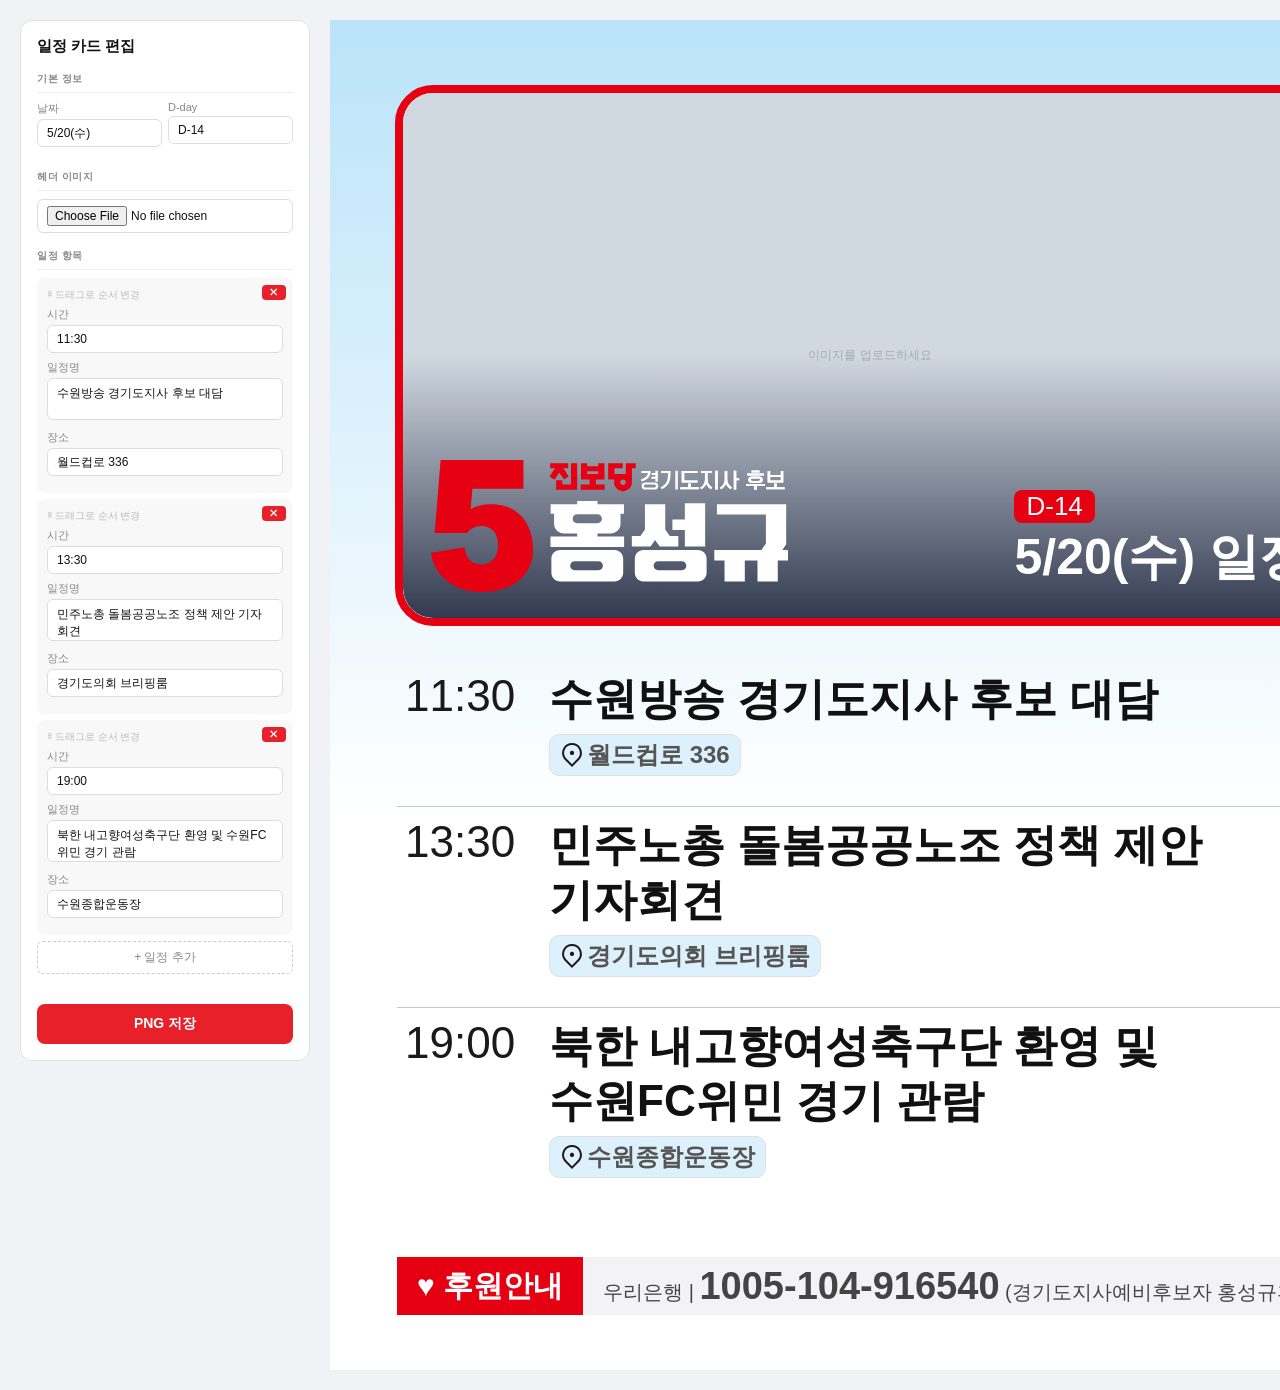
==== schedule/index.html @ 7ba85a00 "Update index.html" ====
<!DOCTYPE html>
<html lang="ko">
<head>
  <meta charset="UTF-8">
  <meta name="viewport" content="width=device-width, initial-scale=1.0">
  <title>일정 카드 에디터</title>
  <link rel="stylesheet" as="style" crossorigin href="https://cdn.jsdelivr.net/gh/orioncactus/pretendard@v1.3.9/dist/web/static/pretendard-dynamic-subset.min.css">
  <link rel="stylesheet" href="style.css">
</head>
<body>

<div id="app">

  <!-- ── 폼 패널 ── -->
  <div id="form-panel">
    <h2>일정 카드 편집</h2>

    <div class="fsec">
      <h3>기본 정보</h3>
      <div class="row2">
        <div class="fg">
          <label>날짜</label>
          <input id="f-date" type="text" value="5/20(수)" oninput="updatePreview()">
        </div>
        <div class="fg">
          <label>D-day</label>
          <input id="f-dday" type="text" value="D-14" oninput="updatePreview()">
        </div>
      </div>
    </div>

    <div class="fsec">
      <h3>헤더 이미지</h3>
      <div class="fg">
        <input type="file" id="f-img" accept="image/*" onchange="loadImage(this)">
      </div>
    </div>

    <div class="fsec">
      <h3>일정 항목</h3>
      <div id="schedule-inputs"></div>
      <button class="add-btn" onclick="addItem()">+ 일정 추가</button>
    </div>

    <button class="export-btn" id="export-btn" onclick="exportPng()">PNG 저장</button>
  </div>

  <!-- ── 미리보기 패널 ── -->
  <div id="preview-panel">

    <div id="schedule-card">

      <!-- 헤더 카드 -->
      <div class="header-card">
        <div class="header-wrap" id="header-wrap">
          <div class="header-placeholder" id="header-placeholder">이미지를 업로드하세요</div>
          <img id="header-img" src="" alt="후보 사진">
          <div class="candidate-bar">
            <svg class="signature-svg" xmlns="http://www.w3.org/2000/svg" viewBox="0 0 356.83 132.05">
              <defs>
                <style>
                  .cls-1 { fill: #fff; }
                  .cls-2 { fill: #e50012; }
                </style>
              </defs>
              <g>
                <path class="cls-1" d="M250.59,10.98h15.72v2.06h-13.19v7.53h13.31v2.04h-15.84v-11.63ZM257.14,27.12v-3.71h2.52v3.71h7.96v2.06h-18.47v-2.06h7.98Z"/>
    <path class="cls-1" d="M284.1,10.72h2.5v18.87h-2.5V10.72ZM279.68,29.16c-.91-.61-1.77-1.35-2.58-2.22-.81-.87-1.47-1.83-1.99-2.89-.54,1.07-1.24,2.07-2.08,3-.84.93-1.73,1.7-2.67,2.31l-1.49-1.67c1.56-.98,2.78-2.17,3.66-3.57.88-1.4,1.31-2.97,1.31-4.69v-6.37h-4.03v-2.08h10.61v2.08h-4.03v6.37c0,1.76.4,3.31,1.21,4.62.81,1.32,1.99,2.46,3.56,3.44l-1.49,1.67Z"/>
    <path class="cls-1" d="M308.02,20.2h-2.89v9.39h-2.5V10.72h2.5v7.41h2.89v2.08ZM299.43,29.16c-.91-.61-1.77-1.35-2.58-2.22-.81-.87-1.47-1.83-1.99-2.89-.54,1.07-1.24,2.07-2.08,3-.84.93-1.73,1.7-2.67,2.31l-1.49-1.67c1.56-.98,2.78-2.17,3.66-3.57.87-1.4,1.31-2.97,1.31-4.69v-8.55h2.55v8.55c0,1.76.4,3.31,1.21,4.62.81,1.32,1.99,2.46,3.55,3.44l-1.48,1.67Z"/>
    <path class="cls-1" d="M328.36,12.59h-7.98v-2.02h7.98v2.02ZM319.63,19.67c0,.41.14.72.43.93s.85.32,1.69.32h5.25c.83,0,1.39-.1,1.68-.31.29-.2.44-.52.44-.94s-.15-.73-.44-.94c-.29-.2-.85-.31-1.68-.31h-5.25c-.84,0-1.4.1-1.69.31-.29.21-.43.52-.43.93M321.38,22.93c-1.44,0-2.5-.25-3.19-.76-.69-.51-1.03-1.34-1.03-2.49s.34-1.99,1.03-2.5c.68-.51,1.75-.76,3.19-.76h5.99c1.44,0,2.5.25,3.19.76.68.51,1.03,1.34,1.03,2.5s-.34,1.98-1.03,2.49c-.68.51-1.75.76-3.19.76h-5.99ZM332.63,15.5h-16.53v-2.01h16.53v2.01ZM315.13,25.98v-2.06h18.42v2.06h-7.98v3.91h-2.52v-3.91h-7.92Z"/>
    <path class="cls-1" d="M339.03,20.55h10.61v-3.52h-10.61v3.52ZM339.03,10.96v4.01h10.61v-4.01h2.5v11.65h-15.64v-11.65h2.52ZM343.06,27.12v-3.71h2.52v3.71h7.96v2.06h-18.47v-2.06h7.98Z"/>
    <path class="cls-1" d="M183.4,89.99c4.81,0,8.7,3.9,8.7,8.7v14.05c0,4.81-3.9,8.7-8.7,8.7h-54.38c-4.81,0-8.7-3.9-8.7-8.7v-14.05c0-4.8,3.9-8.7,8.7-8.7h54.38ZM171.83,105.72c0-2.47-2-4.47-4.47-4.47h-23.77c-2.47,0-4.47,2-4.47,4.47s2,4.47,4.47,4.47h23.77c2.47,0,4.47-2,4.47-4.47M166.34,76.55h26.67v10.38h-73.59v-10.38h26.67v-3.13h-12.96c-5.58,0-10.1-4.2-10.1-9.38v-8.98c0-.44.04-.87.11-1.29h-3.55v-9.56h26.51v-3.21h20.25v3.21h26.51v9.56h-3.55c.06.42.11.85.11,1.29v8.98c0,5.18-4.52,9.38-10.1,9.38h-12.96v3.13ZM141.58,58.82c0,2.47,2,4.47,4.47,4.47h20.33c2.47,0,4.47-2,4.47-4.47s-2-4.47-4.47-4.47h-20.33c-2.47,0-4.47,2-4.47,4.47M266.79,89.99c4.81,0,8.7,3.9,8.7,8.7v14.05c0,4.81-3.9,8.7-8.7,8.7h-54.38c-4.81,0-8.7-3.9-8.7-8.7v-14.05c0-4.8,3.9-8.7,8.7-8.7h54.38ZM255.22,105.72c0-2.47-2-4.47-4.47-4.47h-23.78c-2.47,0-4.47,2-4.47,4.47s2,4.47,4.47,4.47h23.78c2.47,0,4.47-2,4.47-4.47M351.23,89.96l3.79-5.68v-40.06h-69.22v10.38h48.95v28.85l-4.53,6.5h-47.05v10.38h10.22v21.11h20.27v-21.11h12.69v21.11h20.27v-21.11h10.22v-10.38h-5.6ZM223.99,79.85l4.61,6.5h18.62v-10.38h-8.57l-4.53-6.5v-25.27h-20.27v25.27l-4.53,6.5h-8.57v10.38h18.62l4.61-6.5ZM253.74,69.88h-12.44v-10.38h12.44v-16.19h20.27v43.05h-20.27v-16.48Z"/>
    <path class="cls-2" d="M92.4,28.65V0H9.61L3.67,72.93h32.49c2.1-3.45,8.03-7.08,13.62-7.08,10.48,0,17.29,6.42,17.29,18.77,0,13.17-7.33,19.76-17.29,19.76-10.66,0-15.55-8.24-16.07-17.12L0,92.69c2.79,23.21,23.75,38.85,49.26,39.35,30.74.49,52.75-15.48,52.75-42.48,0-23.71-12.75-40.01-30.22-43.96-12.58-2.63-23.76-1.65-32.14,3.62l1.75-20.58h51.01Z"/>
    <path class="cls-1" d="M226.75,10.72v10.99h-2.5v-2.85h-4.09v-2.08h4.09v-1.77h-3.68v-2.08h3.68v-2.22h2.5ZM212.98,25.96c0,.49.15.88.45,1.17.3.29.87.44,1.71.44h7.37c.83,0,1.4-.15,1.7-.44.3-.29.46-.68.46-1.17s-.15-.87-.46-1.14c-.31-.27-.87-.41-1.7-.41h-7.37c-.84,0-1.41.14-1.71.41-.3.27-.45.65-.45,1.14M214.73,29.59c-1.44,0-2.5-.3-3.19-.89-.69-.59-1.03-1.5-1.03-2.74s.34-2.14,1.03-2.71c.68-.57,1.75-.86,3.19-.86h8.18c1.44,0,2.5.28,3.18.86.68.57,1.03,1.47,1.03,2.71s-.34,2.15-1.03,2.74c-.68.59-1.75.89-3.18.89h-8.18ZM219.46,12.24c0,1.1-.21,2.12-.62,3.07-.42.95-1,1.82-1.76,2.6-.76.78-1.68,1.47-2.76,2.08-1.08.6-2.28,1.12-3.59,1.54l-1.18-1.89c.91-.27,1.79-.62,2.63-1.06.85-.43,1.6-.93,2.26-1.49.66-.56,1.2-1.19,1.62-1.87.42-.68.67-1.42.73-2.19h-6.54v-2.06h9.2v1.28Z"/>
    <path class="cls-1" d="M244.2,10.72h2.5v18.87h-2.5V10.72ZM239.37,15.52c0,1.78-.21,3.36-.61,4.76-.41,1.4-.99,2.65-1.74,3.76-.75,1.1-1.66,2.08-2.74,2.92-1.07.84-2.28,1.59-3.62,2.24l-1.24-1.81c1.04-.5,2.02-1.1,2.92-1.8.9-.7,1.68-1.51,2.34-2.43.66-.92,1.18-1.97,1.56-3.14.38-1.17.57-2.48.57-3.93v-3.06h-6.76v-2.06h9.33v4.54Z"/>
    <path class="cls-1" d="M250.59,10.98h15.72v2.06h-13.19v7.53h13.31v2.04h-15.84v-11.63ZM257.14,27.12v-3.71h2.52v3.71h7.96v2.06h-18.47v-2.06h7.98Z"/>
    <path class="cls-1" d="M284.1,10.72h2.5v18.87h-2.5V10.72ZM279.68,29.16c-.91-.61-1.77-1.35-2.58-2.22-.81-.87-1.47-1.83-1.99-2.89-.54,1.07-1.24,2.07-2.08,3-.84.93-1.73,1.7-2.67,2.31l-1.49-1.67c1.56-.98,2.78-2.17,3.66-3.57.88-1.4,1.31-2.97,1.31-4.69v-6.37h-4.03v-2.08h10.61v2.08h-4.03v6.37c0,1.76.4,3.31,1.21,4.62.81,1.32,1.99,2.46,3.56,3.44l-1.49,1.67Z"/>
    <path class="cls-1" d="M308.02,20.2h-2.89v9.39h-2.5V10.72h2.5v7.41h2.89v2.08ZM299.43,29.16c-.91-.61-1.77-1.35-2.58-2.22-.81-.87-1.47-1.83-1.99-2.89-.54,1.07-1.24,2.07-2.08,3-.84.93-1.73,1.7-2.67,2.31l-1.49-1.67c1.56-.98,2.78-2.17,3.66-3.57.87-1.4,1.31-2.97,1.31-4.69v-8.55h2.55v8.55c0,1.76.4,3.31,1.21,4.62.81,1.32,1.99,2.46,3.55,3.44l-1.48,1.67Z"/>
    <path class="cls-1" d="M328.36,12.59h-7.98v-2.02h7.98v2.02ZM319.63,19.67c0,.41.14.72.43.93s.85.32,1.69.32h5.25c.83,0,1.39-.1,1.68-.31.29-.2.44-.52.44-.94s-.15-.73-.44-.94c-.29-.2-.85-.31-1.68-.31h-5.25c-.84,0-1.4.1-1.69.31-.29.21-.43.52-.43.93M321.38,22.93c-1.44,0-2.5-.25-3.19-.76-.69-.51-1.03-1.34-1.03-2.49s.34-1.99,1.03-2.5c.68-.51,1.75-.76,3.19-.76h5.99c1.44,0,2.5.25,3.19.76.68.51,1.03,1.34,1.03,2.5s-.34,1.98-1.03,2.49c-.68.51-1.75.76-3.19.76h-5.99ZM332.63,15.5h-16.53v-2.01h16.53v2.01ZM315.13,25.98v-2.06h18.42v2.06h-7.98v3.91h-2.52v-3.91h-7.92Z"/>
    <path class="cls-1" d="M339.03,20.55h10.61v-3.52h-10.61v3.52ZM339.03,10.96v4.01h10.61v-4.01h2.5v11.65h-15.64v-11.65h2.52ZM343.06,27.12v-3.71h2.52v3.71h7.96v2.06h-18.47v-2.06h7.98Z"/>
    <path class="cls-2" d="M132.86,19.54l4.84-2.99-5.29-8.19h4.8V3.14h-18.16v5.23h4.8l-5.29,8.19,4.84,3.14,4.74-6.92,4.74,6.77ZM204.71,3.14v5.23h-3.87v13.97c0,4.85-4.01,8.8-8.95,8.8s-8.95-3.95-8.95-8.8c0-1.02.18-2,.51-2.9h-6.37V3.14h14.58v5.23h-8.4v5.54h11.41V3.14h10.04ZM191.9,25.06c1.53,0,2.77-1.22,2.77-2.73s-1.24-2.73-2.77-2.73-2.77,1.22-2.77,2.73,1.24,2.73,2.77,2.73M164.75,24.49h8.86v5.23h-23.9v-5.23h8.86v-5.06h-8.62V3.14h6.18v3.02h11.06v-3.02h6.18v16.29h-8.62v5.06ZM156.13,14.05h11.06v-2.85h-11.06v2.85ZM139.88,3.14h6.18v26.58h-21.01v-9.4h6.18v4.18h8.65V3.14Z"/>
              </g>
            </svg>
            <div class="date-info">
              <div><span class="d-badge" id="p-dday">D-14</span></div>
              <div class="date-text"><span id="p-date">5/20(수)</span> 일정</div>
            </div>
          </div>
        </div>
      </div>

      <!-- 일정 리스트 -->
      <div class="schedule-list" id="p-schedule"></div>

      <!-- 하단 후원 정보 -->
      <div class="card-footer">
        <div class="support-btn">
          <p>♥ 후원안내</p>
        </div>
        <div class="support-text">
          <p><span class="bank">우리은행 | </span>1005-104-916540<span class="bank"> (경기도지사예비후보자 홍성규후원회)</span></p>
        </div>
      </div>

    </div>
  </div>
</div>

<script src="https://cdnjs.cloudflare.com/ajax/libs/html2canvas/1.4.1/html2canvas.min.js"></script>
<script>
  // ── 상태 ──
  const scheduleItems = [
    { time: '11:30', title: '수원방송 경기도지사 후보 대담', loc: '월드컵로 336' },
    { time: '13:30', title: '민주노총 돌봄공공노조 정책 제안 기자회견', loc: '경기도의회 브리핑룸' },
    { time: '19:00', title: '북한 내고향여성축구단 환영 및 수원FC위민 경기 관람', loc: '수원종합운동장' },
  ];

  // ── 일정 항목 폼 렌더링 ──
  let dragSrcIndex = null;

  function renderScheduleInputs() {
    const container = document.getElementById('schedule-inputs');
    container.innerHTML = scheduleItems.map((item, i) => `
      <div class="sif" draggable="true" data-index="${i}" style="cursor: grab;">
        <div style="font-size:10px; color:#bbb; margin-bottom:5px; user-select:none;">⠿ 드래그로 순서 변경</div>
        <button class="remove-btn" onclick="removeItem(${i})">✕</button>
        <div class="fg">
          <label>시간</label>
          <input type="text" value="${item.time}" oninput="scheduleItems[${i}].time = this.value; updatePreview()">
        </div>
        <div class="fg">
          <label>일정명</label>
          <textarea rows="2" oninput="scheduleItems[${i}].title = this.value; updatePreview()" style="width:100%; padding:6px 9px; border:1px solid #ddd; border-radius:6px; font-size:12px; font-family:inherit; color:#111; resize:none;">${item.title}</textarea>
        </div>
        <div class="fg">
          <label>장소</label>
          <input type="text" value="${item.loc}" oninput="scheduleItems[${i}].loc = this.value; updatePreview()">
        </div>
      </div>
    `).join('');

    container.querySelectorAll('.sif').forEach(el => {
      el.addEventListener('dragstart', e => {
        dragSrcIndex = parseInt(el.dataset.index);
        el.style.opacity = '0.4';
      });
      el.addEventListener('dragend', () => {
        el.style.opacity = '1';
      });
      el.addEventListener('dragover', e => {
        e.preventDefault();
        el.style.outline = '2px dashed #e8202a';
      });
      el.addEventListener('dragleave', () => {
        el.style.outline = '';
      });
      el.addEventListener('drop', e => {
        e.preventDefault();
        el.style.outline = '';
        const targetIndex = parseInt(el.dataset.index);
        if (dragSrcIndex === null || dragSrcIndex === targetIndex) return;
        const [moved] = scheduleItems.splice(dragSrcIndex, 1);
        scheduleItems.splice(targetIndex, 0, moved);
        dragSrcIndex = null;
        renderScheduleInputs();
        updatePreview();
      });
    });
  }

  function addItem() {
    scheduleItems.push({ time: '', title: '', loc: '' });
    renderScheduleInputs();
    updatePreview();
  }

  function removeItem(i) {
    scheduleItems.splice(i, 1);
    renderScheduleInputs();
    updatePreview();
  }

  const LOC_ICON = 'data:image/svg+xml,' + encodeURIComponent(
  '<svg xmlns="http://www.w3.org/2000/svg" viewBox="0 0 23.77 28.69"><path fill="#231815" d="M17.85,1.59c1.82,1.06,3.26,2.5,4.32,4.32s1.59,3.8,1.59,5.94c0,1.62-.31,3.16-.93,4.61s-1.47,2.71-2.57,3.81l-8.39,8.41L3.49,20.25c-1.09-1.08-1.95-2.34-2.57-3.79s-.93-2.97-.93-4.58c0-2.16.53-4.14,1.59-5.96S4.1,2.66,5.92,1.59s3.81-1.59,5.96-1.59,4.14.53,5.96,1.59ZM7.04,3.63c-1.45.83-2.58,1.96-3.41,3.41s-1.24,3.06-1.24,4.84c0,1.33.24,2.55.71,3.68s1.17,2.13,2.07,3.02l6.7,6.73,6.7-6.7c.91-.91,1.6-1.92,2.07-3.05s.71-2.35.71-3.68c0-1.78-.41-3.39-1.24-4.84s-1.96-2.58-3.41-3.41-3.06-1.24-4.84-1.24-3.39.41-4.84,1.24ZM9.7,10.63c.23-.38.54-.69.93-.93s.8-.35,1.25-.35.87.12,1.25.35.69.54.93.93.35.8.35,1.25-.12.87-.35,1.25-.54.69-.93.93-.8.35-1.25.35-.87-.12-1.25-.35-.69-.54-.93-.93-.35-.8-.35-1.25.12-.87.35-1.25Z"/></svg>'
);


  // ── 미리보기 업데이트 ──
  function updatePreview() {
    const val = id => document.getElementById(id).value;

    document.getElementById('p-date').textContent = val('f-date');
    document.getElementById('p-dday').textContent = val('f-dday');

    document.getElementById('p-schedule').innerHTML = scheduleItems.map(item => `
      <div class="schedule-row">
        <div class="schedule-time">${item.time}</div>
        <div class="schedule-details">
          <div class="schedule-title">${item.title.replace(/\n/g, '<br>')}</div>
          ${item.loc ? `<div class="schedule-location"><img src="${LOC_ICON}" style="width:1em;height:1em;flex-shrink:0;"> ${item.loc}</div>` : ''}
        </div>
      </div>
    `).join('');
  }

  // ── 이미지 로드 ──
  function loadImage(input) {
    if (!input.files || !input.files[0]) return;
    const reader = new FileReader();
    reader.onload = e => {
      const img = document.getElementById('header-img');
      img.src = e.target.result;
      img.style.display = 'block';
      document.getElementById('header-placeholder').style.display = 'none';
    };
    reader.readAsDataURL(input.files[0]);
  }

  // ── PNG 내보내기 ──
  async function exportPng() {
    const btn = document.getElementById('export-btn');
    btn.textContent = '저장 중...';
    btn.disabled = true;

    try {
      const card = document.getElementById('schedule-card');
      const canvas = await html2canvas(card, {
        scale: 2,
        useCORS: true,
        allowTaint: true,
        backgroundColor: '#dde9f2',
      });
      const a = document.createElement('a');
      a.download = `일정카드_${document.getElementById('f-date').value || 'export'}.png`;
      a.href = canvas.toDataURL('image/png');
      a.click();
    } catch (e) {
      alert('저장 실패: ' + e.message);
    }

    btn.textContent = 'PNG 저장';
    btn.disabled = false;
  }

  // ── 초기화 ──
  renderScheduleInputs();
  updatePreview();
</script>

</body>
</html>
---- schedule/style.css ----
* {
  box-sizing: border-box;
  margin: 0;
  padding: 0;
}

body {
  font-family: 'Pretendard', sans-serif;
  background: #f0f2f5;
  min-height: 100vh;
  padding: 20px;
}

/* ── 레이아웃 ── */

#app {
  display: flex;
  gap: 20px;
  align-items: flex-start;
}

/* ── 폼 패널 ── */

#form-panel {
  width: 290px;
  flex-shrink: 0;
  background: #fff;
  border: 1px solid #e0e0e0;
  border-radius: 12px;
  padding: 16px;
  font-size: 13px;
  position: sticky;
  top: 20px;
}

#form-panel h2 {
  font-size: 15px;
  font-weight: 700;
  margin-bottom: 16px;
  color: #111;
}

.fsec {
  margin-bottom: 16px;
}

.fsec h3 {
  font-size: 10px;
  font-weight: 700;
  color: #888;
  margin-bottom: 8px;
  letter-spacing: 0.6px;
  text-transform: uppercase;
  border-bottom: 1px solid #eee;
  padding-bottom: 6px;
}

.fg {
  margin-bottom: 7px;
}

.fg label {
  display: block;
  font-size: 11px;
  color: #888;
  margin-bottom: 3px;
}

.fg input {
  width: 100%;
  padding: 6px 9px;
  border: 1px solid #ddd;
  border-radius: 6px;
  font-size: 12px;
  font-family: inherit;
  color: #111;
  background: #fff;
  transition: border-color 0.15s;
}

.fg input:focus {
  outline: none;
  border-color: #e8202a;
}

.row2 {
  display: grid;
  grid-template-columns: 1fr 1fr;
  gap: 6px;
}

/* 일정 항목 폼 */

.sif {
  background: #f8f8f8;
  border-radius: 8px;
  padding: 10px;
  margin-bottom: 6px;
  position: relative;
}

.remove-btn {
  position: absolute;
  top: 7px;
  right: 7px;
  background: #e8202a;
  color: #fff;
  border: none;
  border-radius: 4px;
  padding: 2px 7px;
  font-size: 10px;
  cursor: pointer;
  font-family: inherit;
}

.add-btn {
  width: 100%;
  padding: 7px;
  background: transparent;
  border: 1px dashed #ccc;
  border-radius: 6px;
  cursor: pointer;
  font-size: 12px;
  color: #888;
  font-family: inherit;
  transition: background 0.15s;
}

.add-btn:hover {
  background: #f0f0f0;
}

.export-btn {
  width: 100%;
  padding: 11px;
  background: #e8202a;
  color: #fff;
  border: none;
  border-radius: 8px;
  font-size: 14px;
  font-weight: 700;
  cursor: pointer;
  margin-top: 14px;
  font-family: inherit;
  transition: background 0.15s;
}

.export-btn:hover {
  background: #c41a20;
}

.export-btn:disabled {
  background: #aaa;
  cursor: not-allowed;
}

/* ── 미리보기 패널 ── */

#preview-panel {
  flex: 1;
  display: flex;
  flex-direction: column;
  align-items: center;
  gap: 10px;
}

#preview-panel > p {
  font-size: 11px;
  color: #999;
}

/* ── 카드 본체 ── */

#schedule-card {
  background: linear-gradient(180deg, #bae3f9 0px, #fff 800px);
  width: 1080px;
  aspect-ratio: 4/5;
  padding: 65px 65px 55px 65px;
  display: flex;
  flex-direction: column;
}

/* 헤더 카드 */

.header-card {
  border: 8px solid #e50012;
  border-radius: 38px;
  overflow: hidden;
  margin-bottom: 35px;
}

.header-wrap {
  position: relative;
  width: 100%;
  aspect-ratio: 16/9;
  background: #ccc;
  overflow: hidden;
}

.header-wrap #header-img {
  position: absolute;
  top: 0;
  left: 0;
  width: 100%;
  height: 100%;
  object-fit: cover;
  display: none;
}

.header-placeholder {
  width: 100%;
  height: 100%;
  background: #d0d8e0;
  display: flex;
  align-items: center;
  justify-content: center;
  color: #aaa;
  font-size: 12px;
}

.header-wrap::after {
  content: '';
  position: absolute;
  bottom: 0;
  left: 0;
  right: 0;
  height: 50%;
  background: linear-gradient(to top, rgba(13, 21, 50, 0.8) 0%, rgba(13, 21, 50, 0) 100%);
  mix-blend-mode: multiply;
  pointer-events: none;
}

.party-badge {
  position: absolute;
  top: 12px;
  left: 12px;
  background: #e8202a;
  color: #fff;
  font-size: 14px;
  font-weight: 900;
  padding: 3px 10px;
  border-radius: 4px;
}

.candidate-bar {
  z-index: 1;
  position: absolute;
  bottom: 0;
  left: 0;
  right: 0;
  height: 50%;
  padding: 26px 28px;
  display: flex;
  align-items: flex-end;
  gap: 10px;
  justify-content: space-between;
}

.signature-svg {
  width: 357px;
  height: auto;
}

.date-info {
  text-align: left;
  color: #fff;
}

.d-badge {
  display: inline-block;
  background: #e50012;
  color: #fff;
  font-size: 26px;
  font-weight: 500;
  padding: 1px 12px;
  border-radius: 8px;
  margin-bottom: 1px;
}

.date-text {
  font-size: 50px;
  font-weight: 600;
  padding-bottom: 1px;
}

/* 일정 리스트 */

.schedule-list {
  flex: 1;
  margin-top: auto;
  margin-bottom: auto;
  padding: 0 2px;
}

.schedule-row {
  display: flex;
  align-items: flex-start;
  padding: 10px 0 30px 0;
  border-bottom: 1px solid #b8ccd8;
}

.schedule-row:last-child {
  border-bottom: none;
}

.schedule-time {
  padding-left: 8px;
  font-size: 44px;
  font-weight: 400;
  color: #1a1a1a;
  min-width: 152px;
  flex-shrink: 0;
}

.schedule-details {
  flex: 1;
}

.schedule-title {
  font-size: 44px;
  font-weight: 700;
  color: #111;
  line-height: 1.25;
  margin-bottom: 3px;
  word-break: keep-all;
}

.schedule-location {
  background: #dcf1fc;
  font-size: 24px;
  color: #555;
  font-weight: 600;
  display: inline-flex;
  align-items: center;
  margin-top: 5px;
  padding: 4px 10px;
  border: 1px solid #e0e0e0;
  border-radius: 10px;
  gap: 3px;
}

/* 하단 후원 정보 */

.card-footer {
  margin-top: 0;
  margin-bottom: 0;
  display: flex;
  align-items: center;
  padding: 0 2px;
  font-size: 32px;
}

.support-btn {
  height: 58px;
  background: #e50012;
  color: #fff;
  font-weight: 700;
  white-space: nowrap;
  flex-shrink: 0;
  display: flex;
  align-items: center;
  padding: 0 20px;
  font-size: 30px;
  font-weight: 600;
}

.support-text {
  height: 58px;
  color: #444;
  background: #f3f3f5;
  padding: 0 20px;
  flex: 1;
  white-space: nowrap;
  text-align: center;
  font-size: 38px;
  font-weight: 600;
  display: flex;
  align-items: center;
  justify-content: center;
}

.bank {
  font-size: 20px;
  font-weight: 400;
}
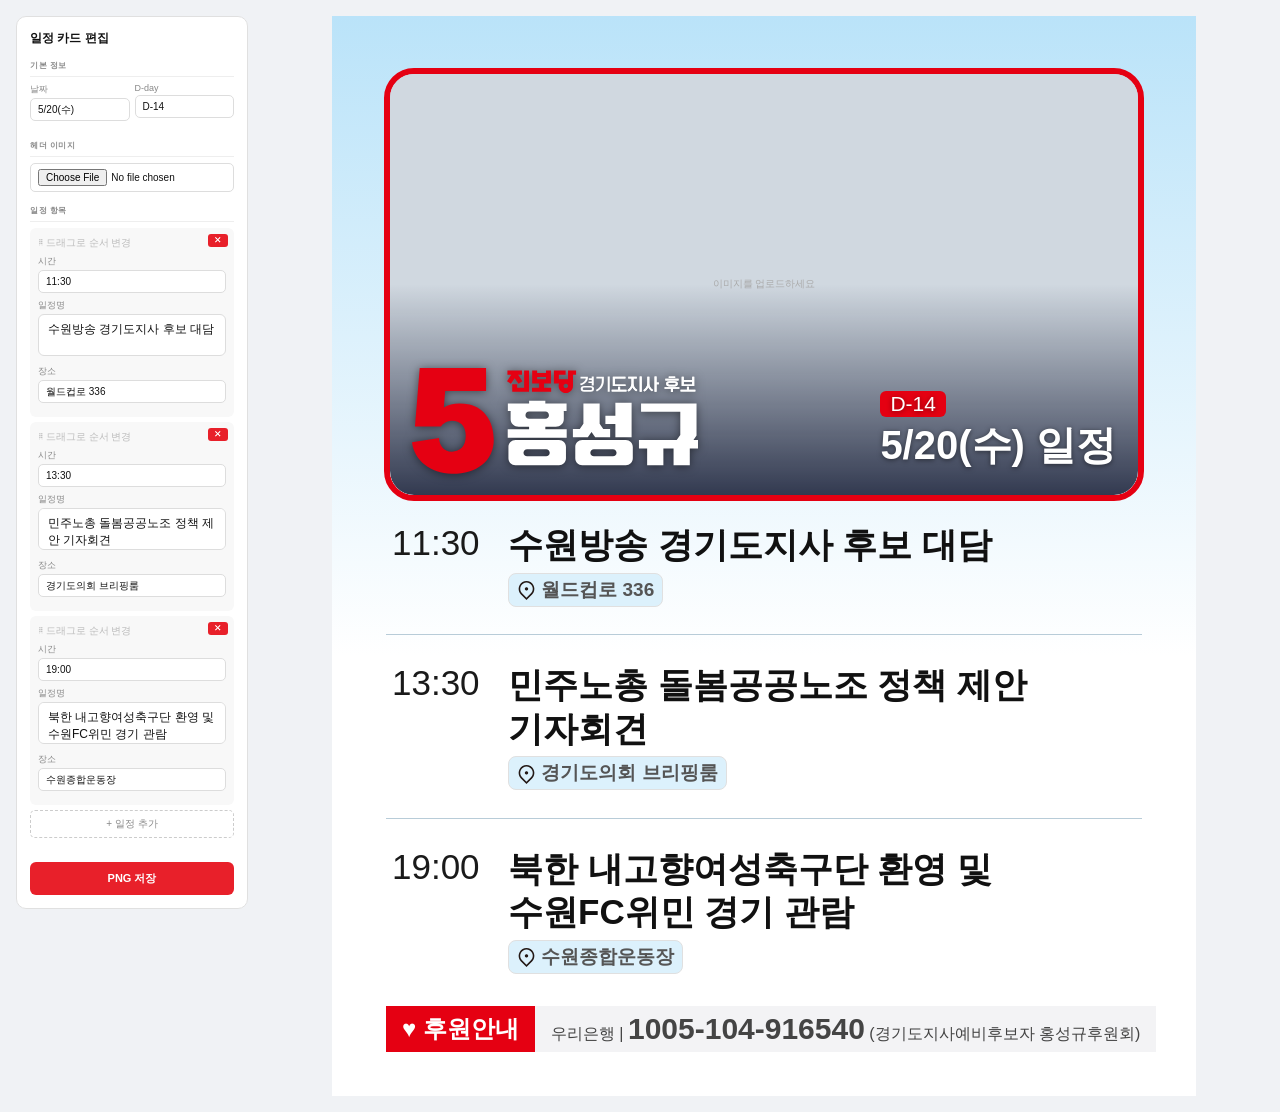
==== commit ca271d43: "구분선 위치 조정" ====
--- a/schedule/index.html
+++ b/schedule/index.html
@@ -180,11 +180,6 @@
     updatePreview();
   }
 
-  const LOC_ICON = 'data:image/svg+xml,' + encodeURIComponent(
-  '<svg xmlns="http://www.w3.org/2000/svg" viewBox="0 0 23.77 28.69"><path fill="#231815" d="M17.85,1.59c1.82,1.06,3.26,2.5,4.32,4.32s1.59,3.8,1.59,5.94c0,1.62-.31,3.16-.93,4.61s-1.47,2.71-2.57,3.81l-8.39,8.41L3.49,20.25c-1.09-1.08-1.95-2.34-2.57-3.79s-.93-2.97-.93-4.58c0-2.16.53-4.14,1.59-5.96S4.1,2.66,5.92,1.59s3.81-1.59,5.96-1.59,4.14.53,5.96,1.59ZM7.04,3.63c-1.45.83-2.58,1.96-3.41,3.41s-1.24,3.06-1.24,4.84c0,1.33.24,2.55.71,3.68s1.17,2.13,2.07,3.02l6.7,6.73,6.7-6.7c.91-.91,1.6-1.92,2.07-3.05s.71-2.35.71-3.68c0-1.78-.41-3.39-1.24-4.84s-1.96-2.58-3.41-3.41-3.06-1.24-4.84-1.24-3.39.41-4.84,1.24ZM9.7,10.63c.23-.38.54-.69.93-.93s.8-.35,1.25-.35.87.12,1.25.35.69.54.93.93.35.8.35,1.25-.12.87-.35,1.25-.54.69-.93.93-.8.35-1.25.35-.87-.12-1.25-.35-.69-.54-.93-.93-.35-.8-.35-1.25.12-.87.35-1.25Z"/></svg>'
-);
-
-
   // ── 미리보기 업데이트 ──
   function updatePreview() {
     const val = id => document.getElementById(id).value;
@@ -192,29 +187,57 @@
     document.getElementById('p-date').textContent = val('f-date');
     document.getElementById('p-dday').textContent = val('f-dday');
 
-    document.getElementById('p-schedule').innerHTML = scheduleItems.map(item => `
+    document.getElementById('p-schedule').innerHTML = scheduleItems.map((item, i) => `
       <div class="schedule-row">
         <div class="schedule-time">${item.time}</div>
         <div class="schedule-details">
           <div class="schedule-title">${item.title.replace(/\n/g, '<br>')}</div>
-          ${item.loc ? `<div class="schedule-location"><img src="${LOC_ICON}" style="width:1em;height:1em;flex-shrink:0;"> ${item.loc}</div>` : ''}
-        </div>
-      </div>
-    `).join('');
+          ${item.loc ? `<div class="schedule-location"><svg xmlns="http://www.w3.org/2000/svg" viewBox="0 0 23.77 28.69" style="width:1em;height:1em;flex-shrink:0;vertical-align:middle;"><path fill="#231815" d="M17.85,1.59c1.82,1.06,3.26,2.5,4.32,4.32s1.59,3.8,1.59,5.94c0,1.62-.31,3.16-.93,4.61s-1.47,2.71-2.57,3.81l-8.39,8.41L3.49,20.25c-1.09-1.08-1.95-2.34-2.57-3.79s-.93-2.97-.93-4.58c0-2.16.53-4.14,1.59-5.96S4.1,2.66,5.92,1.59s3.81-1.59,5.96-1.59,4.14.53,5.96,1.59ZM7.04,3.63c-1.45.83-2.58,1.96-3.41,3.41s-1.24,3.06-1.24,4.84c0,1.33.24,2.55.71,3.68s1.17,2.13,2.07,3.02l6.7,6.73,6.7-6.7c.91-.91,1.6-1.92,2.07-3.05s.71-2.35.71-3.68c0-1.78-.41-3.39-1.24-4.84s-1.96-2.58-3.41-3.41-3.06-1.24-4.84-1.24-3.39.41-4.84,1.24ZM9.7,10.63c.23-.38.54-.69.93-.93s.8-.35,1.25-.35.87.12,1.25.35.69.54.93.93.35.8.35,1.25-.12.87-.35,1.25-.54.69-.93.93-.8.35-1.25.35-.87-.12-1.25-.35-.69-.54-.93-.93-.35-.8-.35-1.25.12-.87.35-1.25Z"/></svg> ${item.loc}</div>` : ''}
+        </div>
+      </div>
+      ${i < scheduleItems.length - 1 ? '<div class="schedule-sep"></div>' : ''}
+        `).join('');
   }
 
   // ── 이미지 로드 ──
   function loadImage(input) {
-    if (!input.files || !input.files[0]) return;
-    const reader = new FileReader();
-    reader.onload = e => {
+  if (!input.files || !input.files[0]) return;
+  const reader = new FileReader();
+  reader.onload = e => {
+    const original = new Image();
+    original.onload = () => {
+      const targetRatio = 16 / 9;
+      const srcRatio = original.width / original.height;
+
+      let sx, sy, sw, sh;
+      if (srcRatio > targetRatio) {
+        // 원본이 더 넓음 → 좌우 크롭
+        sh = original.height;
+        sw = sh * targetRatio;
+        sx = (original.width - sw) / 2;
+        sy = 0;
+      } else {
+        // 원본이 더 좁음 → 상하 크롭
+        sw = original.width;
+        sh = sw / targetRatio;
+        sx = 0;
+        sy = (original.height - sh) / 2;
+      }
+
+      const c = document.createElement('canvas');
+      c.width = 1600;
+      c.height = 900;
+      c.getContext('2d').drawImage(original, sx, sy, sw, sh, 0, 0, 1600, 900);
+
       const img = document.getElementById('header-img');
-      img.src = e.target.result;
+      img.src = c.toDataURL('image/png');
       img.style.display = 'block';
       document.getElementById('header-placeholder').style.display = 'none';
     };
-    reader.readAsDataURL(input.files[0]);
-  }
+    original.src = e.target.result;
+  };
+  reader.readAsDataURL(input.files[0]);
+}
 
   // ── PNG 내보내기 ──
   async function exportPng() {
--- a/schedule/style.css
+++ b/schedule/style.css
@@ -8,70 +8,70 @@
   font-family: 'Pretendard', sans-serif;
   background: #f0f2f5;
   min-height: 100vh;
-  padding: 20px;
+  padding: 16px;
 }
 
 /* ── 레이아웃 ── */
 
 #app {
   display: flex;
-  gap: 20px;
+  gap: 16px;
   align-items: flex-start;
 }
 
 /* ── 폼 패널 ── */
 
 #form-panel {
-  width: 290px;
+  width: 232px;
   flex-shrink: 0;
   background: #fff;
   border: 1px solid #e0e0e0;
-  border-radius: 12px;
-  padding: 16px;
+  border-radius: 10px;
+  padding: 13px;
   font-size: 13px;
   position: sticky;
-  top: 20px;
+  top: 16px;
 }
 
 #form-panel h2 {
-  font-size: 15px;
+  font-size: 12px;
   font-weight: 700;
-  margin-bottom: 16px;
+  margin-bottom: 13px;
   color: #111;
 }
 
 .fsec {
-  margin-bottom: 16px;
+  margin-bottom: 13px;
 }
 
 .fsec h3 {
-  font-size: 10px;
+  font-size: 8px;
   font-weight: 700;
   color: #888;
-  margin-bottom: 8px;
-  letter-spacing: 0.6px;
+  margin-bottom: 6px;
+  letter-spacing: 0.5px;
   text-transform: uppercase;
   border-bottom: 1px solid #eee;
-  padding-bottom: 6px;
+  padding-bottom: 5px;
 }
 
 .fg {
-  margin-bottom: 7px;
+  margin-bottom: 6px;
 }
 
 .fg label {
   display: block;
-  font-size: 11px;
+  font-size: 9px;
   color: #888;
-  margin-bottom: 3px;
+  margin-bottom: 2px;
 }
 
 .fg input {
   width: 100%;
-  padding: 6px 9px;
+  padding: 5px 7px;
   border: 1px solid #ddd;
-  border-radius: 6px;
-  font-size: 12px;
+  border-radius: 5px;
+  font-size: 10px;
   font-family: inherit;
   color: #111;
   background: #fff;
@@ -86,41 +86,41 @@
 .row2 {
   display: grid;
   grid-template-columns: 1fr 1fr;
-  gap: 6px;
+  gap: 5px;
 }
 
 /* 일정 항목 폼 */
 
 .sif {
   background: #f8f8f8;
-  border-radius: 8px;
-  padding: 10px;
-  margin-bottom: 6px;
+  border-radius: 6px;
+  padding: 8px;
+  margin-bottom: 5px;
   position: relative;
 }
 
 .remove-btn {
   position: absolute;
-  top: 7px;
-  right: 7px;
+  top: 6px;
+  right: 6px;
   background: #e8202a;
   color: #fff;
   border: none;
-  border-radius: 4px;
-  padding: 2px 7px;
-  font-size: 10px;
+  border-radius: 3px;
+  padding: 2px 6px;
+  font-size: 8px;
   cursor: pointer;
   font-family: inherit;
 }
 
 .add-btn {
   width: 100%;
-  padding: 7px;
+  padding: 6px;
   background: transparent;
   border: 1px dashed #ccc;
-  border-radius: 6px;
+  border-radius: 5px;
   cursor: pointer;
-  font-size: 12px;
+  font-size: 10px;
   color: #888;
   font-family: inherit;
   transition: background 0.15s;
@@ -132,15 +132,15 @@
 
 .export-btn {
   width: 100%;
-  padding: 11px;
+  padding: 9px;
   background: #e8202a;
   color: #fff;
   border: none;
-  border-radius: 8px;
-  font-size: 14px;
+  border-radius: 6px;
+  font-size: 11px;
   font-weight: 700;
   cursor: pointer;
-  margin-top: 14px;
+  margin-top: 11px;
   font-family: inherit;
   transition: background 0.15s;
 }
@@ -161,21 +161,21 @@
   display: flex;
   flex-direction: column;
   align-items: center;
-  gap: 10px;
+  gap: 8px;
 }
 
 #preview-panel > p {
-  font-size: 11px;
+  font-size: 9px;
   color: #999;
 }
 
 /* ── 카드 본체 ── */
 
 #schedule-card {
-  background: linear-gradient(180deg, #bae3f9 0px, #fff 800px);
-  width: 1080px;
+  background: linear-gradient(180deg, #bae3f9 0px, #fff 640px);
+  width: 864px;
   aspect-ratio: 4/5;
-  padding: 65px 65px 55px 65px;
+  padding: 52px 52px 44px 52px;
   display: flex;
   flex-direction: column;
 }
@@ -183,10 +183,10 @@
 /* 헤더 카드 */
 
 .header-card {
-  border: 8px solid #e50012;
-  border-radius: 38px;
+  border: 6px solid #e50012;
+  border-radius: 30px;
   overflow: hidden;
-  margin-bottom: 35px;
+  margin-bottom: 12px;
 }
 
 .header-wrap {
@@ -215,7 +215,7 @@
   align-items: center;
   justify-content: center;
   color: #aaa;
-  font-size: 12px;
+  font-size: 10px;
 }
 
 .header-wrap::after {
@@ -232,14 +232,14 @@
 
 .party-badge {
   position: absolute;
-  top: 12px;
-  left: 12px;
+  top: 10px;
+  left: 10px;
   background: #e8202a;
   color: #fff;
-  font-size: 14px;
+  font-size: 11px;
   font-weight: 900;
-  padding: 3px 10px;
-  border-radius: 4px;
+  padding: 2px 8px;
+  border-radius: 3px;
 }
 
 .candidate-bar {
@@ -249,36 +249,38 @@
   left: 0;
   right: 0;
   height: 50%;
-  padding: 26px 28px;
+  padding: 21px 22px;
   display: flex;
   align-items: flex-end;
-  gap: 10px;
+  gap: 8px;
   justify-content: space-between;
 }
 
 .signature-svg {
-  width: 357px;
+  width: 286px;
   height: auto;
+  filter: drop-shadow(0 1px 5px rgba(0, 0, 0, 0.5));
 }
 
 .date-info {
   text-align: left;
   color: #fff;
+  text-shadow: 0 1px 5px rgba(0, 0, 0, 0.5);
 }
 
 .d-badge {
   display: inline-block;
   background: #e50012;
   color: #fff;
-  font-size: 26px;
+  font-size: 21px;
   font-weight: 500;
-  padding: 1px 12px;
-  border-radius: 8px;
+  padding: 1px 10px;
+  border-radius: 6px;
   margin-bottom: 1px;
 }
 
 .date-text {
-  font-size: 50px;
+  font-size: 40px;
   font-weight: 600;
   padding-bottom: 1px;
 }
@@ -287,16 +289,28 @@
 
 .schedule-list {
   flex: 1;
-  margin-top: auto;
-  margin-bottom: auto;
   padding: 0 2px;
+  display: flex;
+  flex-direction: column;
 }
 
 .schedule-row {
   display: flex;
   align-items: flex-start;
-  padding: 10px 0 30px 0;
-  border-bottom: 1px solid #b8ccd8;
+  padding: 10px 0;
+}
+
+.schedule-sep {
+  flex: 1;
+  display: flex;
+  align-items: center;
+}
+
+.schedule-sep:after {
+  content: '';
+  width: 100%;
+  height: 1px;
+  background: #b8ccd8;
 }
 
 .schedule-row:last-child {
@@ -304,11 +318,11 @@
 }
 
 .schedule-time {
-  padding-left: 8px;
-  font-size: 44px;
+  padding-left: 6px;
+  font-size: 35px;
   font-weight: 400;
   color: #1a1a1a;
-  min-width: 152px;
+  min-width: 122px;
   flex-shrink: 0;
 }
 
@@ -317,69 +331,67 @@
 }
 
 .schedule-title {
-  font-size: 44px;
+  font-size: 35px;
   font-weight: 700;
   color: #111;
   line-height: 1.25;
-  margin-bottom: 3px;
+  margin-bottom: 2px;
   word-break: keep-all;
 }
 
 .schedule-location {
   background: #dcf1fc;
-  font-size: 24px;
+  font-size: 19px;
   color: #555;
   font-weight: 600;
-  display: inline-flex;
-  align-items: center;
-  margin-top: 5px;
-  padding: 4px 10px;
+  display: inline-block;
+  align-items: center;
+  margin-top: 4px;
+  padding: 3px 8px;
   border: 1px solid #e0e0e0;
-  border-radius: 10px;
-  gap: 3px;
+  border-radius: 8px;
 }
 
 /* 하단 후원 정보 */
 
 .card-footer {
-  margin-top: 0;
+  margin-top: 22px;
   margin-bottom: 0;
   display: flex;
   align-items: center;
   padding: 0 2px;
-  font-size: 32px;
+  font-size: 26px;
 }
 
 .support-btn {
-  height: 58px;
+  height: 46px;
   background: #e50012;
   color: #fff;
-  font-weight: 700;
+  font-weight: 600;
   white-space: nowrap;
   flex-shrink: 0;
   display: flex;
   align-items: center;
-  padding: 0 20px;
+  padding: 0 16px;
+  font-size: 24px;
+}
+
+.support-text {
+  height: 46px;
+  color: #444;
+  background: #f3f3f5;
+  padding: 0 16px;
+  flex: 1;
+  white-space: nowrap;
+  text-align: center;
   font-size: 30px;
   font-weight: 600;
-}
-
-.support-text {
-  height: 58px;
-  color: #444;
-  background: #f3f3f5;
-  padding: 0 20px;
-  flex: 1;
-  white-space: nowrap;
-  text-align: center;
-  font-size: 38px;
-  font-weight: 600;
   display: flex;
   align-items: center;
   justify-content: center;
 }
 
 .bank {
-  font-size: 20px;
+  font-size: 16px;
   font-weight: 400;
-}
+}
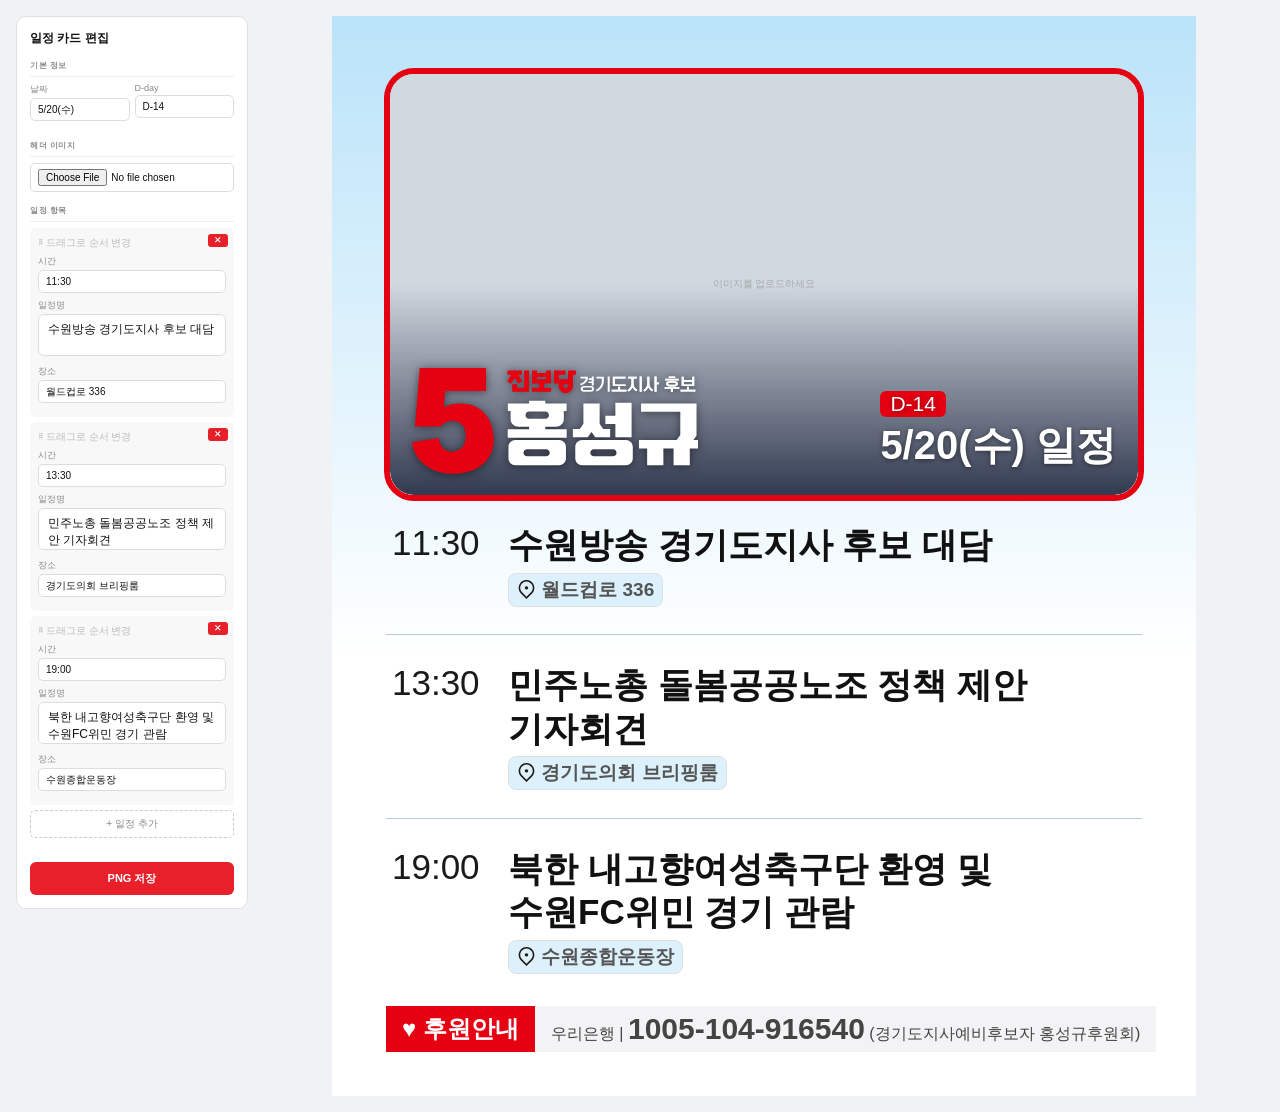
==== commit 58090461: "Update index.html" ====
--- a/schedule/index.html
+++ b/schedule/index.html
@@ -192,7 +192,7 @@
         <div class="schedule-time">${item.time}</div>
         <div class="schedule-details">
           <div class="schedule-title">${item.title.replace(/\n/g, '<br>')}</div>
-          ${item.loc ? `<div class="schedule-location"><svg xmlns="http://www.w3.org/2000/svg" viewBox="0 0 23.77 28.69" style="width:1em;height:1em;flex-shrink:0;vertical-align:middle;"><path fill="#231815" d="M17.85,1.59c1.82,1.06,3.26,2.5,4.32,4.32s1.59,3.8,1.59,5.94c0,1.62-.31,3.16-.93,4.61s-1.47,2.71-2.57,3.81l-8.39,8.41L3.49,20.25c-1.09-1.08-1.95-2.34-2.57-3.79s-.93-2.97-.93-4.58c0-2.16.53-4.14,1.59-5.96S4.1,2.66,5.92,1.59s3.81-1.59,5.96-1.59,4.14.53,5.96,1.59ZM7.04,3.63c-1.45.83-2.58,1.96-3.41,3.41s-1.24,3.06-1.24,4.84c0,1.33.24,2.55.71,3.68s1.17,2.13,2.07,3.02l6.7,6.73,6.7-6.7c.91-.91,1.6-1.92,2.07-3.05s.71-2.35.71-3.68c0-1.78-.41-3.39-1.24-4.84s-1.96-2.58-3.41-3.41-3.06-1.24-4.84-1.24-3.39.41-4.84,1.24ZM9.7,10.63c.23-.38.54-.69.93-.93s.8-.35,1.25-.35.87.12,1.25.35.69.54.93.93.35.8.35,1.25-.12.87-.35,1.25-.54.69-.93.93-.8.35-1.25.35-.87-.12-1.25-.35-.69-.54-.93-.93-.35-.8-.35-1.25.12-.87.35-1.25Z"/></svg> ${item.loc}</div>` : ''}
+          ${item.loc ? `<div class="schedule-location"><svg xmlns="http://www.w3.org/2000/svg" viewBox="0 0 23.77 28.69" style="width:1em;height:1em;flex-shrink:0;vertical-align:-3px;"><path fill="#231815" d="M17.85,1.59c1.82,1.06,3.26,2.5,4.32,4.32s1.59,3.8,1.59,5.94c0,1.62-.31,3.16-.93,4.61s-1.47,2.71-2.57,3.81l-8.39,8.41L3.49,20.25c-1.09-1.08-1.95-2.34-2.57-3.79s-.93-2.97-.93-4.58c0-2.16.53-4.14,1.59-5.96S4.1,2.66,5.92,1.59s3.81-1.59,5.96-1.59,4.14.53,5.96,1.59ZM7.04,3.63c-1.45.83-2.58,1.96-3.41,3.41s-1.24,3.06-1.24,4.84c0,1.33.24,2.55.71,3.68s1.17,2.13,2.07,3.02l6.7,6.73,6.7-6.7c.91-.91,1.6-1.92,2.07-3.05s.71-2.35.71-3.68c0-1.78-.41-3.39-1.24-4.84s-1.96-2.58-3.41-3.41-3.06-1.24-4.84-1.24-3.39.41-4.84,1.24ZM9.7,10.63c.23-.38.54-.69.93-.93s.8-.35,1.25-.35.87.12,1.25.35.69.54.93.93.35.8.35,1.25-.12.87-.35,1.25-.54.69-.93.93-.8.35-1.25.35-.87-.12-1.25-.35-.69-.54-.93-.93-.35-.8-.35-1.25.12-.87.35-1.25Z"/></svg> ${item.loc}</div>` : ''}
         </div>
       </div>
       ${i < scheduleItems.length - 1 ? '<div class="schedule-sep"></div>' : ''}
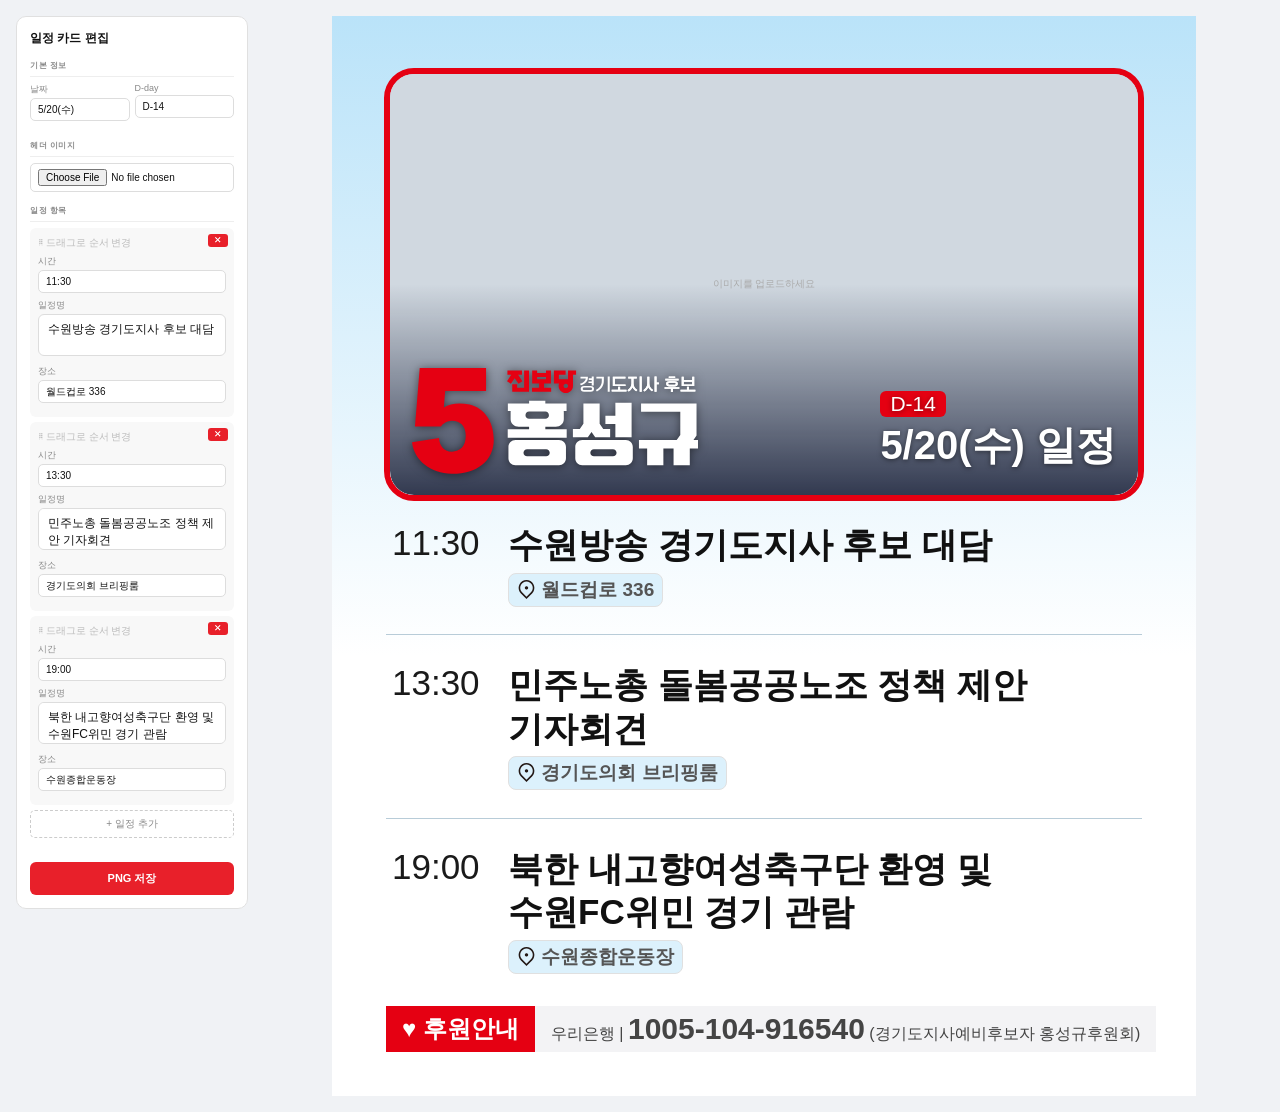
==== commit 74c0f441: "Update index.html" ====
--- a/schedule/index.html
+++ b/schedule/index.html
@@ -3,7 +3,7 @@
 <head>
   <meta charset="UTF-8">
   <meta name="viewport" content="width=device-width, initial-scale=1.0">
-  <title>일정 카드 에디터</title>
+  <title>홍성규 후보 일정 카드 에디터</title>
   <link rel="stylesheet" as="style" crossorigin href="https://cdn.jsdelivr.net/gh/orioncactus/pretendard@v1.3.9/dist/web/static/pretendard-dynamic-subset.min.css">
   <link rel="stylesheet" href="style.css">
 </head>
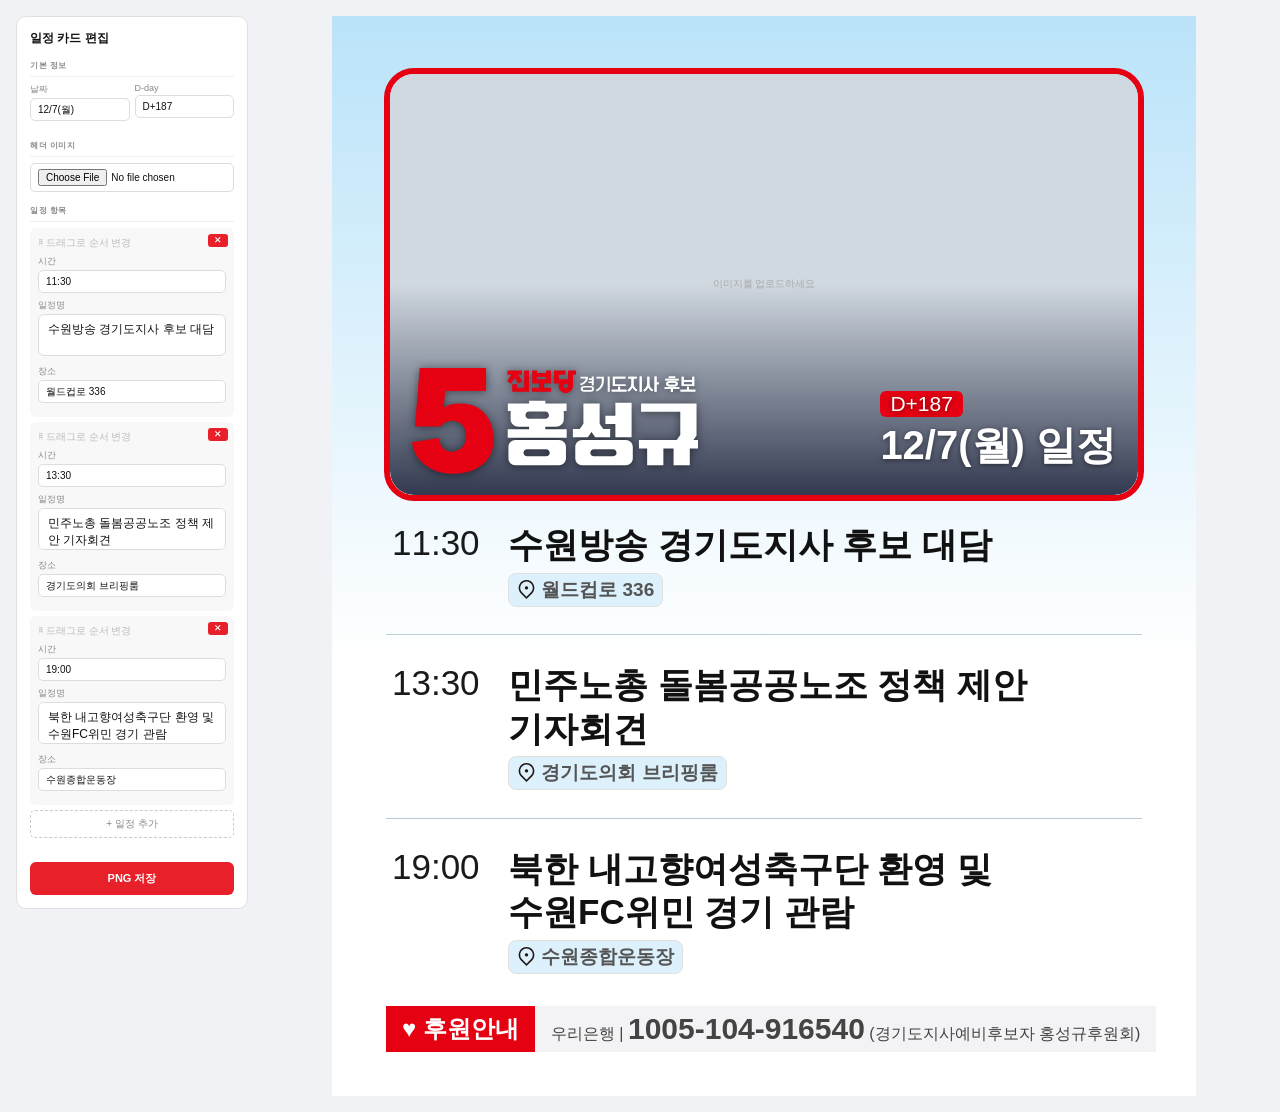
==== commit 2dffb86c: "d-day count function add" ====
--- a/schedule/index.html
+++ b/schedule/index.html
@@ -20,11 +20,11 @@
       <div class="row2">
         <div class="fg">
           <label>날짜</label>
-          <input id="f-date" type="text" value="5/20(수)" oninput="updatePreview()">
+          <input id="f-date" type="text" oninput="updatePreview()">
         </div>
         <div class="fg">
           <label>D-day</label>
-          <input id="f-dday" type="text" value="D-14" oninput="updatePreview()">
+          <input id="f-dday" type="text" oninput="updatePreview()">
         </div>
       </div>
     </div>
@@ -180,10 +180,26 @@
     updatePreview();
   }
 
+  function getDefaultValues() {
+  const KST = new Date(new Date().toLocaleString('en-US', { timeZone: 'Asia/Seoul' }));
+  
+  // 날짜: +1일
+  KST.setDate(KST.getDate() + 1);
+  const days = ['일', '월', '화', '수', '목', '금', '토'];
+  const dateStr = `${KST.getMonth() + 1}/${KST.getDate()}(${days[KST.getDay()]})`;
+
+  // D-day: 6월 3일 기준
+  const election = new Date(KST.getFullYear(), 5, 3); // 6월 3일
+  const today = new Date(KST.getFullYear(), KST.getMonth(), KST.getDate());
+  const diff = Math.round((election - today) / (1000 * 60 * 60 * 24));
+  const ddayStr = diff > 0 ? `D-${diff}` : diff === 0 ? 'D-day' : `D+${Math.abs(diff)}`;
+
+  return { dateStr, ddayStr };
+}
+
   // ── 미리보기 업데이트 ──
   function updatePreview() {
     const val = id => document.getElementById(id).value;
-
     document.getElementById('p-date').textContent = val('f-date');
     document.getElementById('p-dday').textContent = val('f-dday');
 
@@ -266,6 +282,9 @@
   }
 
   // ── 초기화 ──
+  const { dateStr, ddayStr } = getDefaultValues();
+  document.getElementById('f-date').value = dateStr;
+  document.getElementById('f-dday').value = ddayStr;
   renderScheduleInputs();
   updatePreview();
 </script>
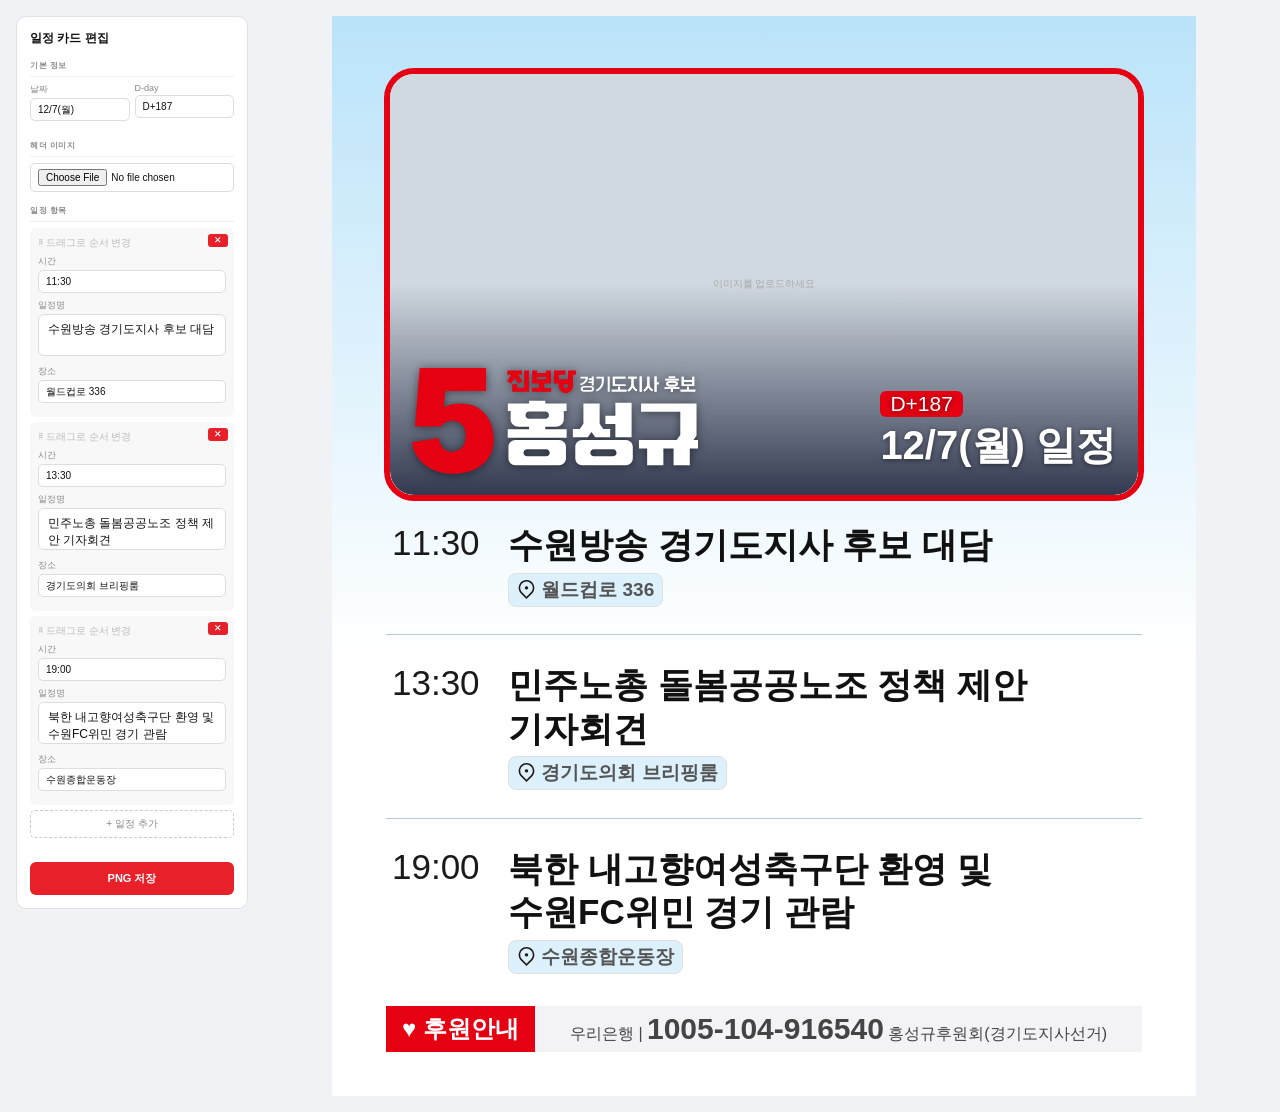
==== commit 40cdc580: "후원정보 수정" ====
--- a/schedule/index.html
+++ b/schedule/index.html
@@ -98,7 +98,7 @@
           <p>♥ 후원안내</p>
         </div>
         <div class="support-text">
-          <p><span class="bank">우리은행 | </span>1005-104-916540<span class="bank"> (경기도지사예비후보자 홍성규후원회)</span></p>
+          <p><span class="bank">우리은행 | </span>1005-104-916540<span class="bank"> 홍성규후원회(경기도지사선거)</span></p>
         </div>
       </div>
 
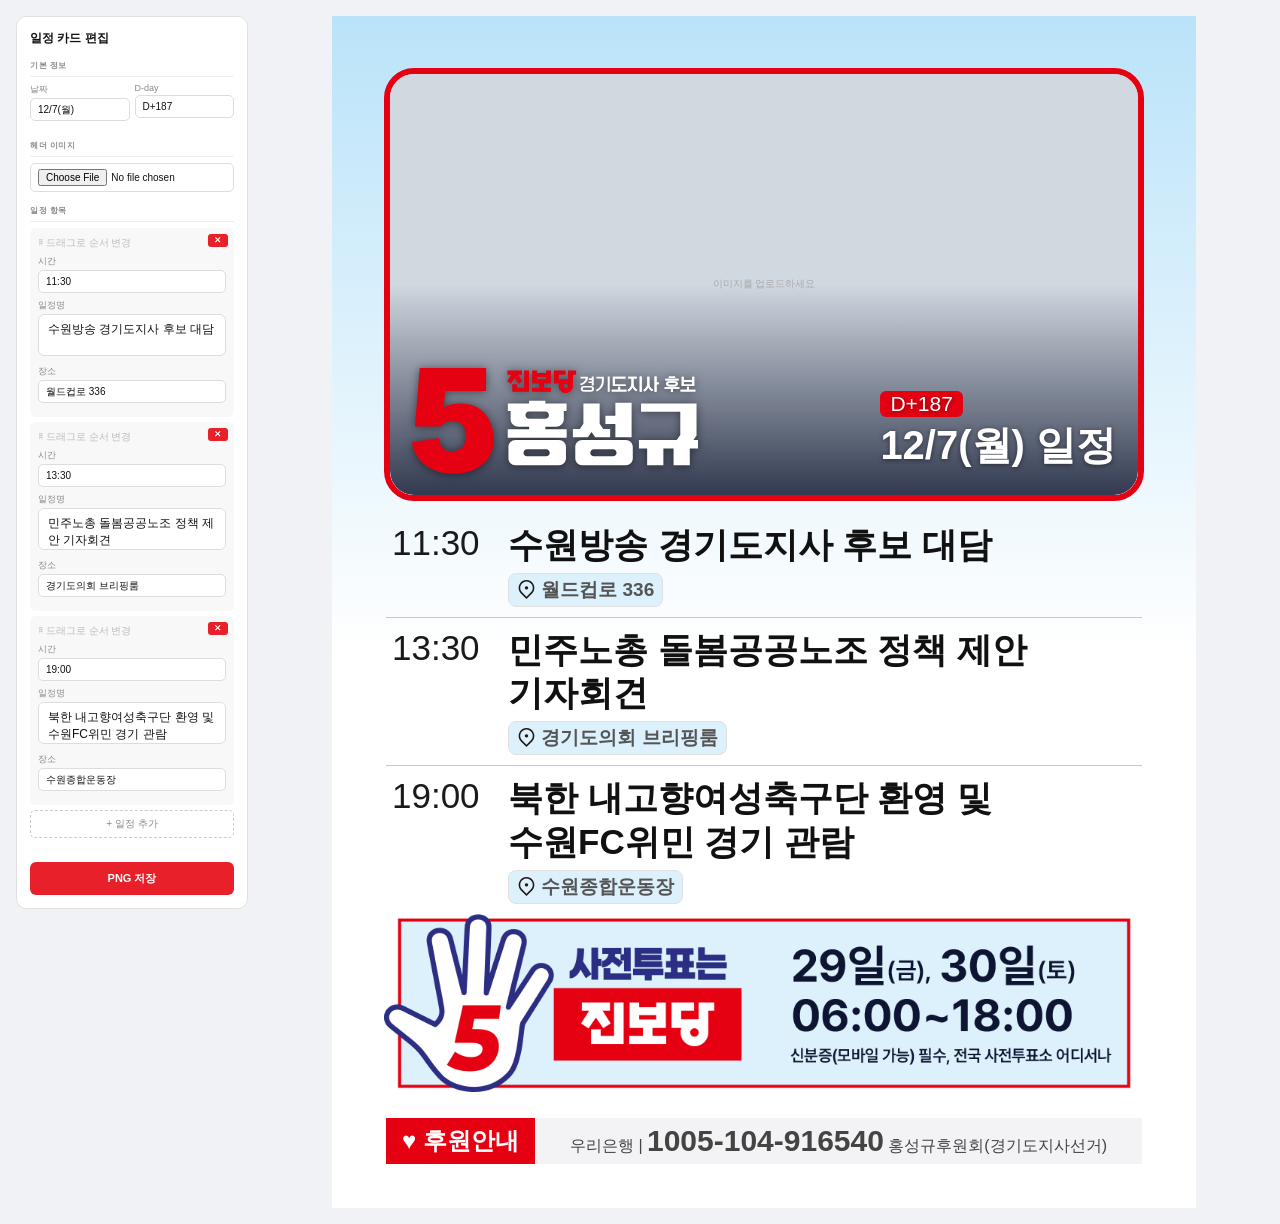
==== commit efada44e: "사전투표 정보 추가" ====
--- a/schedule/index.html
+++ b/schedule/index.html
@@ -91,7 +91,9 @@
 
       <!-- 일정 리스트 -->
       <div class="schedule-list" id="p-schedule"></div>
-
+      <div class="vote">
+        <img src="vote.png">
+      </div>
       <!-- 하단 후원 정보 -->
       <div class="card-footer">
         <div class="support-btn">
--- a/schedule/style.css
+++ b/schedule/style.css
@@ -352,6 +352,10 @@
   border-radius: 8px;
 }
 
+.vote img {
+  width: 100%;
+}
+
 /* 하단 후원 정보 */
 
 .card-footer {
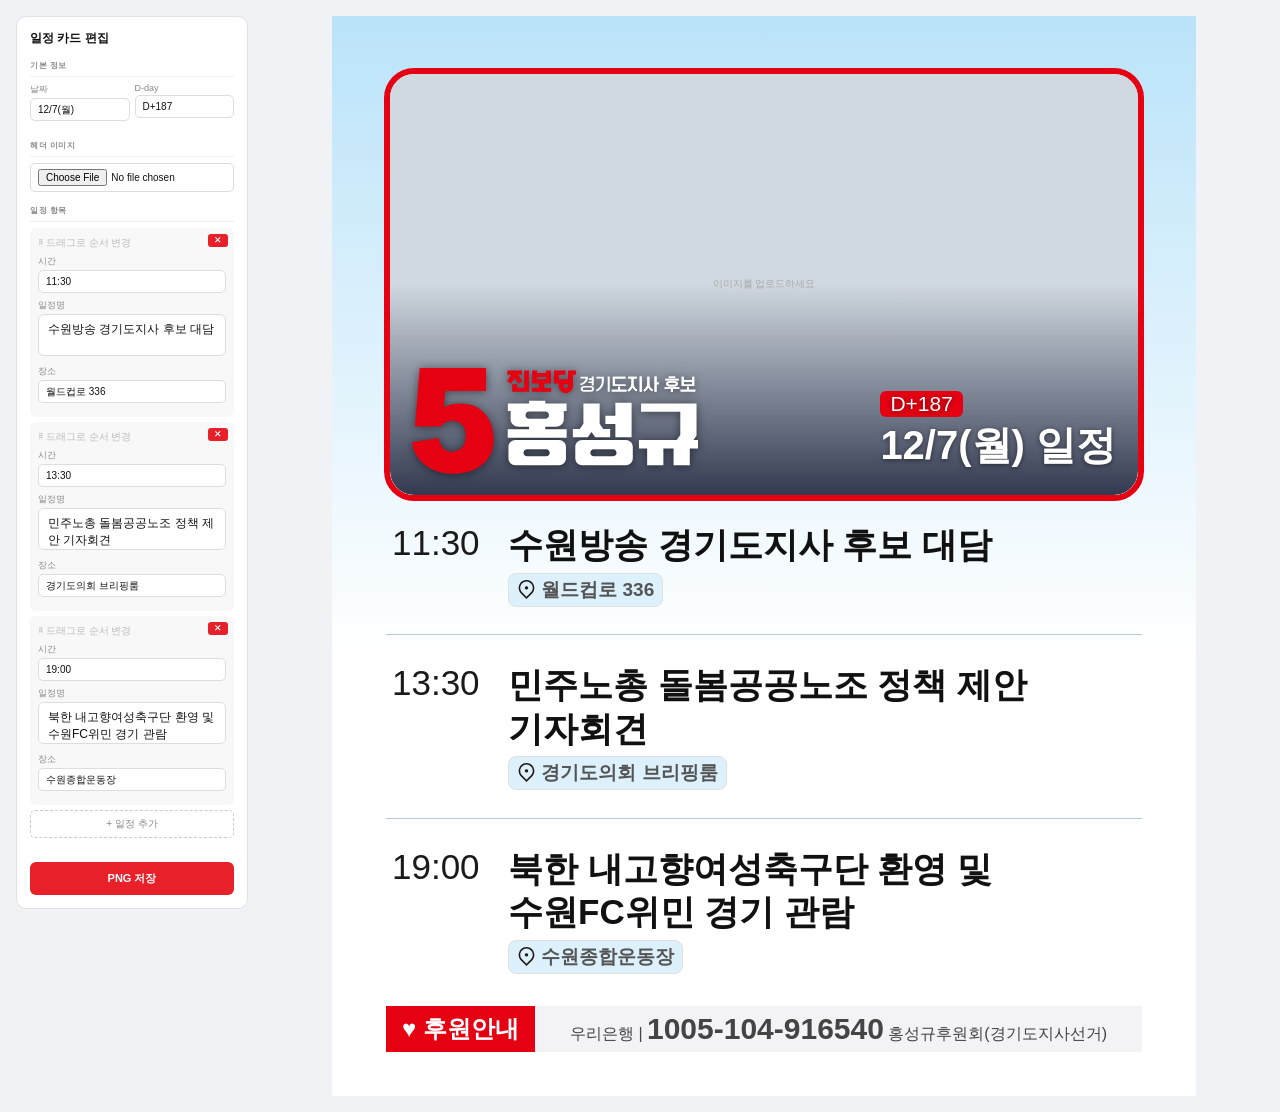
==== commit c4d30437: "Update index.html" ====
--- a/schedule/index.html
+++ b/schedule/index.html
@@ -91,9 +91,6 @@
 
       <!-- 일정 리스트 -->
       <div class="schedule-list" id="p-schedule"></div>
-      <div class="vote">
-        <img src="vote.png">
-      </div>
       <!-- 하단 후원 정보 -->
       <div class="card-footer">
         <div class="support-btn">
@@ -292,4 +289,4 @@
 </script>
 
 </body>
-</html>+</html>
--- a/schedule/style.css
+++ b/schedule/style.css
@@ -352,6 +352,10 @@
   border-radius: 8px;
 }
 
+.vote {
+  margin-top: 22px;
+}
+
 .vote img {
   width: 100%;
 }
